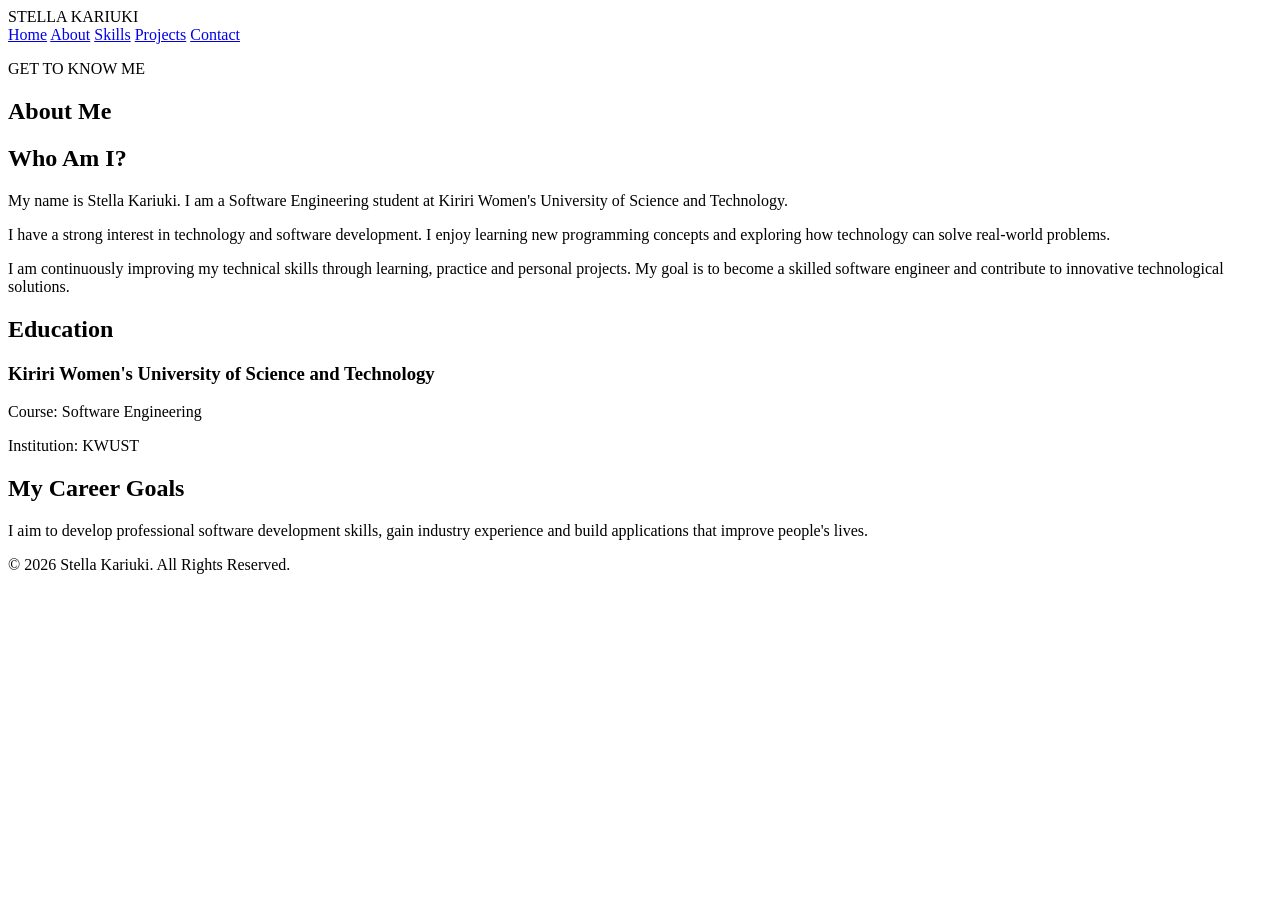
==== about.html @ 0471d2ca "Add files via upload" ====
<!DOCTYPE html>
<html lang="en">
<head>
    <meta charset="UTF-8">
    <meta name="viewport" content="width=device-width, initial-scale=1.0">
    <title>Stella Kariuki | About</title>
    <link rel="stylesheet" href="css/style.css">
</head>
<body>

<header>
    <div class="logo">STELLA KARIUKI</div>

    <nav>
        <a href="index.html">Home</a>
        <a href="about.html" class="active">About</a>
        <a href="skills.html">Skills</a>
        <a href="projects.html">Projects</a>
        <a href="contact.html">Contact</a>
    </nav>
</header>

<section class="page-section">

    <div class="section-heading">
        <p class="welcome">GET TO KNOW ME</p>
        <h1>About <span>Me</span></h1>
    </div>

    <div class="about-container">

        <div class="about-text">
            <h2>Who Am I?</h2>

            <p>
                My name is Stella Kariuki. I am a Software
                Engineering student at Kiriri Women's University
                of Science and Technology.
            </p>

            <p>
                I have a strong interest in technology and
                software development. I enjoy learning new
                programming concepts and exploring how technology
                can solve real-world problems.
            </p>

            <p>
                I am continuously improving my technical skills
                through learning, practice and personal projects.
                My goal is to become a skilled software engineer
                and contribute to innovative technological solutions.
            </p>
        </div>

        <div class="education-box">
            <h2>Education</h2>

            <h3>Kiriri Women's University of Science and Technology</h3>

            <p>Course: Software Engineering</p>

            <p>Institution: KWUST</p>
        </div>

    </div>

    <div class="about-extra">
        <h2>My Career Goals</h2>

        <p>
            I aim to develop professional software development
            skills, gain industry experience and build applications
            that improve people's lives.
        </p>
    </div>

</section>

<footer>
    <p>&copy; 2026 Stella Kariuki. All Rights Reserved.</p>
</footer>

</body>
</html>
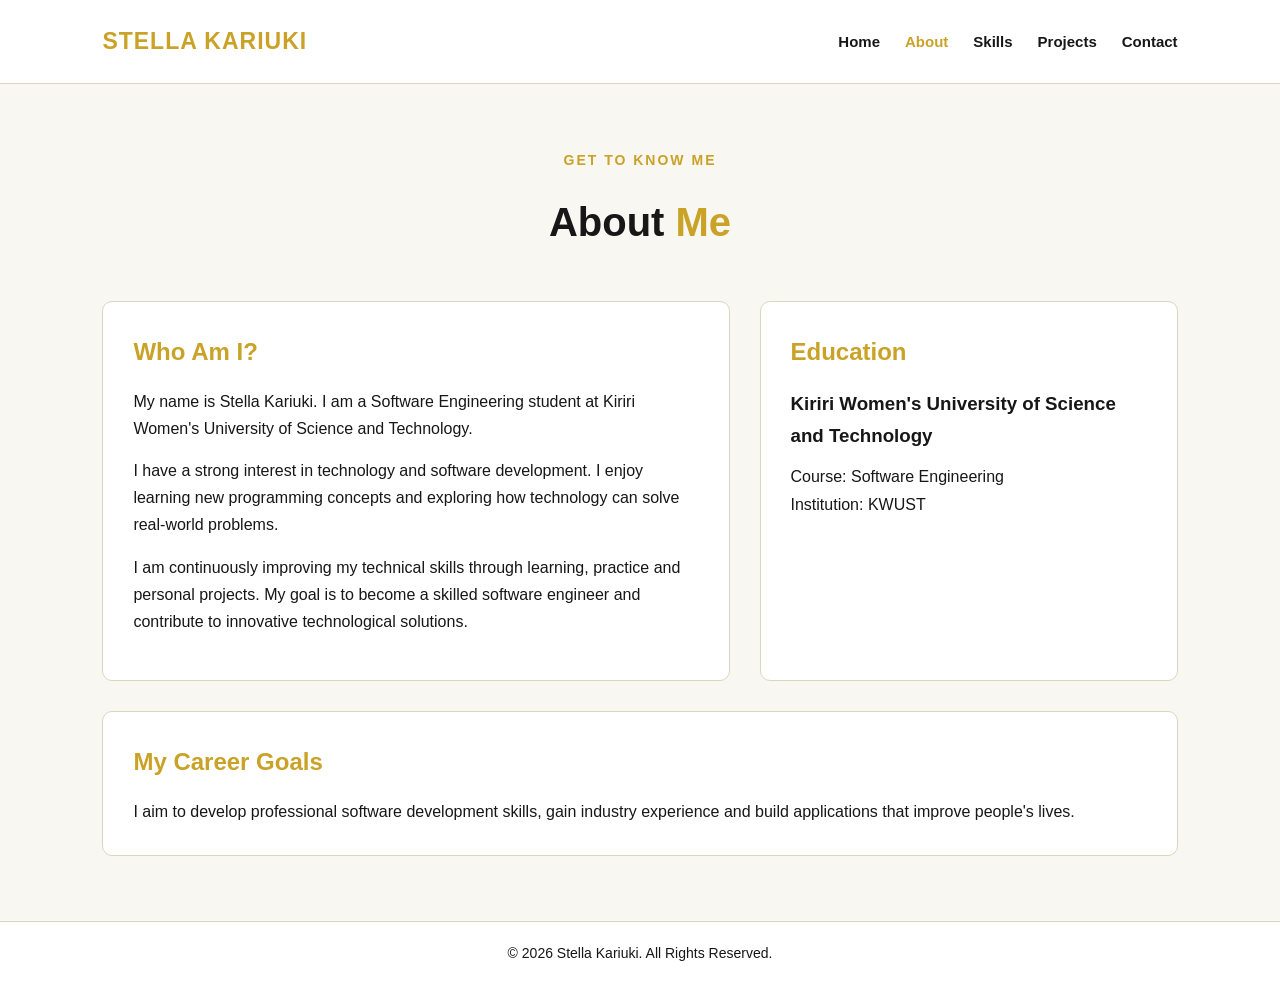
==== commit c6bdf4c7: "Add files via upload" ====
--- a/about.html
+++ b/about.html
@@ -4,7 +4,7 @@
     <meta charset="UTF-8">
     <meta name="viewport" content="width=device-width, initial-scale=1.0">
     <title>Stella Kariuki | About</title>
-    <link rel="stylesheet" href="css/style.css">
+    <link rel="stylesheet" href="style.css">
 </head>
 <body>
 
--- a/style.css
+++ b/style.css
@@ -0,0 +1,336 @@
+/* =================================
+   STELLA KARIUKI PORTFOLIO
+   MAIN STYLESHEET
+================================= */
+
+/* COLOUR SETTINGS */
+
+:root {
+    --primary-color: #C9A227;
+    --secondary-color: #806316;
+    --background-color: #F8F7F2;
+    --text-color: #171717;
+    --white: #FFFFFF;
+    --light-color: #F1EBD9;
+    --border-color: #DED5BD;
+}
+
+/* GENERAL SETTINGS */
+
+* {
+    margin: 0;
+    padding: 0;
+    box-sizing: border-box;
+}
+
+body {
+    font-family: Arial, sans-serif;
+    background-color: var(--background-color);
+    color: var(--text-color);
+    line-height: 1.7;
+}
+
+a {
+    text-decoration: none;
+}
+
+/* HEADER */
+
+header {
+    display: flex;
+    justify-content: space-between;
+    align-items: center;
+    padding: 22px 8%;
+    background-color: var(--white);
+    border-bottom: 1px solid var(--border-color);
+}
+
+.logo {
+    font-size: 23px;
+    font-weight: bold;
+    color: var(--primary-color);
+    letter-spacing: 1px;
+}
+
+nav {
+    display: flex;
+    gap: 25px;
+}
+
+nav a {
+    color: var(--text-color);
+    font-size: 15px;
+    font-weight: 600;
+    transition: 0.3s;
+}
+
+nav a:hover,
+nav a.active {
+    color: var(--primary-color);
+}
+
+/* HOME PAGE */
+
+.home {
+    min-height: 82vh;
+    display: flex;
+    align-items: center;
+    padding: 60px 10%;
+}
+
+.home-content {
+    max-width: 750px;
+}
+
+.welcome {
+    color: var(--primary-color);
+    font-size: 14px;
+    font-weight: bold;
+    letter-spacing: 2px;
+    margin-bottom: 15px;
+}
+
+.home h1 {
+    font-size: 48px;
+    margin-bottom: 10px;
+}
+
+.home h1 span,
+.section-heading h1 span {
+    color: var(--primary-color);
+}
+
+.home h2 {
+    font-size: 25px;
+    margin-bottom: 20px;
+}
+
+.home-content p {
+    font-size: 17px;
+    margin-bottom: 25px;
+}
+
+/* HOME BUTTONS */
+
+.home-buttons {
+    display: flex;
+    gap: 15px;
+    flex-wrap: wrap;
+}
+
+.btn {
+    display: inline-block;
+    padding: 12px 25px;
+    background-color: var(--primary-color);
+    color: var(--white);
+    border-radius: 6px;
+    transition: 0.3s;
+}
+
+.btn:hover {
+    background-color: var(--secondary-color);
+}
+
+.btn.secondary {
+    background-color: transparent;
+    color: var(--primary-color);
+    border: 2px solid var(--primary-color);
+}
+
+/* GENERAL PAGE SECTIONS */
+
+.page-section {
+    min-height: 80vh;
+    padding: 65px 8%;
+}
+
+.section-heading {
+    text-align: center;
+    margin-bottom: 45px;
+}
+
+.section-heading h1 {
+    font-size: 40px;
+    margin-bottom: 12px;
+}
+
+.section-heading > p:last-child {
+    color: #716b7a;
+}
+
+/* ABOUT PAGE */
+
+.about-container {
+    display: grid;
+    grid-template-columns: 1.5fr 1fr;
+    gap: 30px;
+}
+
+.about-text,
+.education-box,
+.about-extra {
+    background-color: var(--white);
+    padding: 30px;
+    border-radius: 10px;
+    border: 1px solid var(--border-color);
+}
+
+.about-text h2,
+.education-box h2,
+.about-extra h2 {
+    color: var(--primary-color);
+    margin-bottom: 15px;
+}
+
+.about-text p {
+    margin-bottom: 15px;
+}
+
+.education-box h3 {
+    margin-bottom: 12px;
+}
+
+.about-extra {
+    margin-top: 30px;
+}
+
+/* SKILLS PAGE */
+
+.skills-container {
+    display: grid;
+    grid-template-columns: repeat(3, 1fr);
+    gap: 25px;
+}
+
+.skill-card {
+    padding: 30px;
+    background-color: var(--white);
+    border: 1px solid var(--border-color);
+    border-radius: 10px;
+    transition: 0.3s;
+}
+
+.skill-card h2 {
+    color: var(--primary-color);
+    margin-bottom: 10px;
+}
+
+.skill-card:hover {
+    transform: translateY(-5px);
+    box-shadow: 0 8px 20px rgba(0, 0, 0, 0.08);
+}
+
+/* PROJECTS PAGE */
+
+.projects-container {
+    display: grid;
+    grid-template-columns: repeat(3, 1fr);
+    gap: 25px;
+}
+
+.project-card {
+    background-color: var(--white);
+    padding: 30px;
+    border: 1px solid var(--border-color);
+    border-radius: 10px;
+    transition: 0.3s;
+}
+
+.project-card h2 {
+    color: var(--primary-color);
+    margin-bottom: 15px;
+}
+
+.project-card p {
+    margin-bottom: 15px;
+}
+
+.project-card:hover {
+    transform: translateY(-5px);
+    box-shadow: 0 8px 20px rgba(0, 0, 0, 0.08);
+}
+
+.technology {
+    color: var(--secondary-color);
+    font-size: 14px;
+    font-weight: bold;
+}
+
+/* CONTACT PAGE */
+
+.contact-container {
+    display: grid;
+    grid-template-columns: repeat(2, 1fr);
+    gap: 30px;
+    max-width: 900px;
+    margin: auto;
+}
+
+.contact-card {
+    background-color: var(--white);
+    padding: 35px;
+    text-align: center;
+    border: 1px solid var(--border-color);
+    border-radius: 10px;
+}
+
+.contact-card h2 {
+    color: var(--primary-color);
+    margin-bottom: 15px;
+}
+
+.contact-card p {
+    margin-bottom: 15px;
+}
+
+.contact-card a {
+    color: var(--secondary-color);
+    font-weight: bold;
+    overflow-wrap: anywhere;
+}
+
+/* FOOTER */
+
+footer {
+    background-color: var(--white);
+    border-top: 1px solid var(--border-color);
+    text-align: center;
+    padding: 20px;
+    margin-top: auto;
+    font-size: 14px;
+}
+
+/* RESPONSIVE DESIGN */
+
+@media (max-width: 768px) {
+
+    header {
+        flex-direction: column;
+        gap: 15px;
+    }
+
+    nav {
+        flex-wrap: wrap;
+        justify-content: center;
+        gap: 15px;
+    }
+
+    .home {
+        padding: 50px 7%;
+    }
+
+    .home h1 {
+        font-size: 35px;
+    }
+
+    .about-container,
+    .skills-container,
+    .projects-container,
+    .contact-container {
+        grid-template-columns: 1fr;
+    }
+
+    .section-heading h1 {
+        font-size: 32px;
+    }
+}
